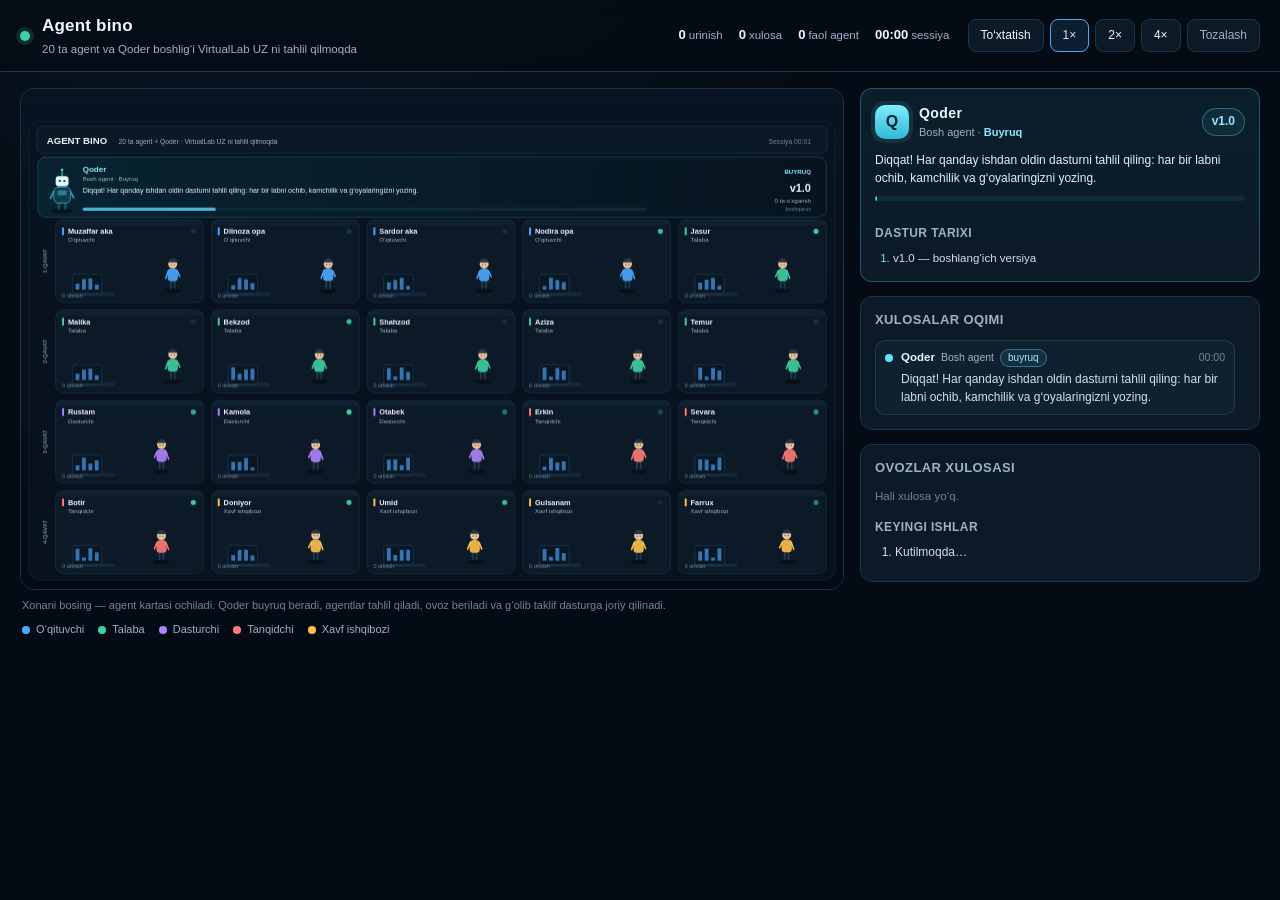
==== agent-building/index.html @ 206bd476 "Add agent-derived auto checks and heater safety alerts to classrooms - New "Avtomatik tekshiruv" car" ====
<!doctype html>
<html lang="uz">
<head>
<meta charset="utf-8">
<meta name="viewport" content="width=device-width,initial-scale=1">
<meta name="color-scheme" content="dark">
<title>Agent bino — VirtualLab ustaxonasi</title>
<link rel="stylesheet" href="style.css">
</head>
<body>
<header class="top">
  <div class="brand">
    <span class="live-dot" aria-hidden="true"></span>
    <div>
      <h1>Agent bino</h1>
      <p>20 ta agent va Qoder boshlig‘i VirtualLab UZ ni tahlil qilmoqda</p>
    </div>
  </div>
  <div class="stats" id="stats"></div>
  <div class="controls">
    <button type="button" id="pause">To‘xtatish</button>
    <button type="button" class="speed active" data-speed="1">1×</button>
    <button type="button" class="speed" data-speed="2">2×</button>
    <button type="button" class="speed" data-speed="4">4×</button>
    <button type="button" id="clear">Tozalash</button>
  </div>
</header>

<main>
  <section class="stage">
    <canvas id="town" aria-label="20 ta agent ishlayotgan bino"></canvas>
    <p class="hint">Xonani bosing — agent kartasi ochiladi. Qoder buyruq beradi, agentlar tahlil qiladi, ovoz beriladi va g‘olib taklif dasturga joriy qilinadi.</p>
    <div class="legend">
      <span><i style="background:var(--blue)"></i>O‘qituvchi</span>
      <span><i style="background:var(--green)"></i>Talaba</span>
      <span><i style="background:var(--purple)"></i>Dasturchi</span>
      <span><i style="background:var(--red)"></i>Tanqidchi</span>
      <span><i style="background:var(--amber)"></i>Xavf ishqibozi</span>
    </div>
  </section>

  <aside class="side">
    <div class="card boss-card" id="boss-card">
      <div class="boss-head">
        <span class="boss-avatar" aria-hidden="true">Q</span>
        <div class="boss-who">
          <h2>Qoder</h2>
          <p>Bosh agent · <b id="boss-phase">Buyruq</b></p>
        </div>
        <span class="boss-ver" id="boss-ver">v1.0</span>
      </div>
      <p class="boss-order" id="boss-order"></p>
      <div class="boss-progress"><i id="boss-bar"></i></div>
      <div class="boss-vote" id="boss-vote" hidden></div>
      <h3>Dastur tarixi</h3>
      <ol class="boss-log" id="boss-log"></ol>
    </div>

    <div class="card agent-card" id="agent-card" hidden></div>

    <div class="card feed-card">
      <h2>Xulosalar oqimi</h2>
      <div class="feed" id="feed"></div>
    </div>

    <div class="card summary-card">
      <h2>Ovozlar xulosasi</h2>
      <div id="summary"></div>
      <h3>Keyingi ishlar</h3>
      <ol id="next"></ol>
    </div>
  </aside>
</main>

<script src="app.js"></script>
</body>
</html>
---- agent-building/style.css ----
:root{
  --bg:#050B14;
  --panel:#0C1926;
  --panel-2:#0A1522;
  --line:#1D3348;
  --text:#EEF6FF;
  --muted:#9DB2C6;
  --dim:#6F8499;
  --blue:#4DA8FF;
  --amber:#FFC24B;
  --green:#3FD0A3;
  --purple:#B084FF;
  --red:#FF7A7A;
}
*{box-sizing:border-box}
html,body{margin:0;padding:0}
body{
  background:radial-gradient(1200px 600px at 20% -10%,#0A1B2A 0%,var(--bg) 55%) fixed var(--bg);
  color:var(--text);
  font:14px/1.45 -apple-system,BlinkMacSystemFont,"Segoe UI",Arial,sans-serif;
  min-height:100vh;
}
.top{
  display:flex;align-items:center;gap:18px;flex-wrap:wrap;
  padding:14px 20px;border-bottom:1px solid var(--line);
  background:rgba(5,11,20,.82);backdrop-filter:blur(8px);
  position:sticky;top:0;z-index:5;
}
.brand{display:flex;align-items:center;gap:12px;min-width:280px}
.brand h1{margin:0;font-size:17px;letter-spacing:.2px}
.brand p{margin:2px 0 0;font-size:11.5px;color:var(--muted)}
.live-dot{
  width:10px;height:10px;border-radius:50%;background:var(--green);
  box-shadow:0 0 0 4px rgba(63,208,163,.16);
  animation:pulse 1.8s ease-in-out infinite;
}
@keyframes pulse{50%{box-shadow:0 0 0 8px rgba(63,208,163,.06)}}
.stats{display:flex;gap:16px;flex-wrap:wrap;margin-left:auto;font-size:11.5px;color:var(--muted)}
.stats b{color:var(--text);font-size:13px;margin-right:3px}
.controls{display:flex;gap:6px;flex-wrap:wrap}
.controls button{
  background:var(--panel);color:var(--text);border:1px solid var(--line);
  border-radius:8px;padding:7px 12px;font:inherit;font-size:12px;cursor:pointer;
}
.controls button:hover{border-color:#2c4a66}
.controls button.active{border-color:var(--blue);color:#cbe6ff;background:rgba(77,168,255,.12)}
.controls #clear{color:var(--muted)}
main{
  display:grid;grid-template-columns:minmax(0,1fr) 400px;
  gap:16px;padding:16px 20px 30px;max-width:1680px;margin:0 auto;
}
.stage{min-width:0}
canvas{
  width:100%;display:block;aspect-ratio:1280/780;
  border-radius:14px;border:1px solid var(--line);
  background:var(--panel-2);cursor:default;
}
.hint{margin:8px 2px 0;font-size:11px;color:var(--dim)}
.legend{display:flex;flex-wrap:wrap;gap:14px;margin:8px 2px 0;font-size:11px;color:var(--muted)}
.legend span{display:inline-flex;align-items:center;gap:6px}
.legend i{width:8px;height:8px;border-radius:50%;display:inline-block}
.side{display:flex;flex-direction:column;gap:14px;min-width:0}
.card{
  background:var(--panel);border:1px solid var(--line);border-radius:12px;
  padding:14px;
}
.card h2{margin:0 0 10px;font-size:13px;letter-spacing:.4px;text-transform:uppercase;color:var(--muted)}
.card h3{margin:14px 0 8px;font-size:12px;letter-spacing:.4px;text-transform:uppercase;color:var(--muted)}
.feed{max-height:360px;overflow:auto;display:flex;flex-direction:column;gap:10px;padding-right:10px}
.feed-item{display:flex;gap:8px;align-items:flex-start;border-bottom:1px dashed rgba(29,51,72,.7);padding-bottom:9px}
.feed-item:last-child{border-bottom:0;padding-bottom:0}
.fdot{width:8px;height:8px;border-radius:50%;margin-top:5px;flex:0 0 8px}
.fmeta{display:flex;flex-wrap:wrap;gap:6px;align-items:baseline;font-size:10.5px;color:var(--dim)}
.fmeta b{color:var(--text);font-size:11.5px}
.fmeta .role{color:var(--muted)}
.fmeta time{margin-left:auto;font-variant-numeric:tabular-nums}
.feed-item p{margin:3px 0 0;font-size:12px;line-height:1.5;color:#CFE0EE}
.chip{
  display:inline-block;padding:1px 7px;border-radius:999px;font-size:10px;
  border:1px solid rgba(77,168,255,.3);color:#bcd9f2;background:rgba(77,168,255,.08);
}
.chip.praise{border-color:rgba(63,208,163,.35);color:#a8ecd6;background:rgba(63,208,163,.08)}
.chip.excite{border-color:rgba(255,194,75,.4);color:#ffe0a0;background:rgba(255,194,75,.1)}
.sum-row{display:flex;align-items:center;gap:8px;margin:7px 0;font-size:11.5px}
.sum-name{flex:0 0 118px;color:var(--muted);white-space:nowrap;overflow:hidden;text-overflow:ellipsis}
.sum-bar{flex:1;height:7px;border-radius:99px;background:#12293C;overflow:hidden}
.sum-bar i{display:block;height:100%;border-radius:99px;background:linear-gradient(90deg,#2e7cc0,var(--blue))}
.sum-row b{flex:0 0 24px;text-align:right;font-size:11px;color:var(--text)}
#next{margin:0;padding-left:20px;font-size:12px;color:#CFE0EE}
#next li{margin:6px 0}
#next li span{color:var(--dim);font-size:11px}
.agent-card h2{color:var(--text);text-transform:none;font-size:15px;margin:0}
.agent-head{display:flex;align-items:flex-start;gap:10px}
.agent-head .who{flex:1}
.agent-role{font-size:11px;color:var(--muted)}
.agent-meta{display:flex;gap:14px;margin:10px 0 4px;font-size:11px;color:var(--muted);flex-wrap:wrap}
.agent-meta b{color:var(--text)}
.agent-thought{margin:8px 0 2px;padding:8px 10px;border-left:2px solid var(--purple);background:rgba(176,132,255,.07);border-radius:0 8px 8px 0;font-size:11.5px;color:#DCCBFF}
.agent-notes{display:flex;flex-direction:column;gap:7px;margin-top:8px;max-height:190px;overflow:auto}
.agent-notes p{margin:0;font-size:11.5px;color:#CFE0EE;line-height:1.45}
.x{
  background:none;border:1px solid var(--line);color:var(--muted);
  border-radius:8px;width:26px;height:26px;line-height:1;cursor:pointer;font-size:15px;
}
.x:hover{color:var(--text);border-color:#2c4a66}
.empty{font-size:11.5px;color:var(--dim);margin:4px 0}
@media (max-width:1080px){
  main{grid-template-columns:1fr}
  .feed{max-height:280px}
}
.boss-card{
  border-color:rgba(95,225,255,.3);
  background:linear-gradient(180deg,rgba(10,32,44,.96),var(--panel));
}
.boss-head{display:flex;align-items:center;gap:10px}
.boss-avatar{
  width:34px;height:34px;border-radius:10px;display:grid;place-items:center;
  font-weight:700;font-size:16px;color:#04222b;
  background:linear-gradient(180deg,#7eecff,#31b7d8);
  box-shadow:0 0 0 4px rgba(95,225,255,.1);
}
.boss-who{flex:1;min-width:0}
.boss-who h2{margin:0;font-size:14px;text-transform:none;color:var(--text)}
.boss-who p{margin:1px 0 0;font-size:11px;color:var(--muted)}
.boss-who b{color:#8fe9ff;font-weight:600}
.boss-ver{
  font-size:12px;font-weight:700;color:#8fe9ff;border:1px solid rgba(95,225,255,.35);
  padding:4px 9px;border-radius:999px;background:rgba(95,225,255,.07);font-variant-numeric:tabular-nums;
}
.boss-order{margin:10px 0 8px;font-size:12px;line-height:1.55;color:#D8F3FF;min-height:37px}
.boss-progress{height:5px;border-radius:99px;background:#0F2A3A;overflow:hidden}
.boss-progress i{display:block;height:100%;width:0;background:linear-gradient(90deg,#2e9fbd,#5FE1FF);transition:width .2s linear}
.boss-vote{margin-top:10px;display:flex;flex-direction:column;gap:9px}
.bv-row{display:grid;grid-template-columns:1fr auto;gap:3px 8px;font-size:11px}
.bv-name{color:#CFE9F6}
.bv-nums{font-variant-numeric:tabular-nums;color:var(--muted);font-size:10.5px}
.bv-bar{grid-column:1/-1;display:block;height:5px;border-radius:99px;background:#2a1620;overflow:hidden}
.bv-bar i{display:block;height:100%;border-radius:99px;background:linear-gradient(90deg,#3FD0A3,#7ae7c0);transition:width .25s linear}
.boss-log{margin:0;padding-left:18px;font-size:11.5px;color:#CFE0EE;display:flex;flex-direction:column;gap:5px}
.boss-log li::marker{color:#5FE1FF}
.feed-item.boss-item{background:rgba(95,225,255,.045);border:1px solid rgba(95,225,255,.14);border-radius:10px;padding:8px 9px}
.chip.boss{border-color:rgba(95,225,255,.4);color:#9feaff;background:rgba(95,225,255,.08)}
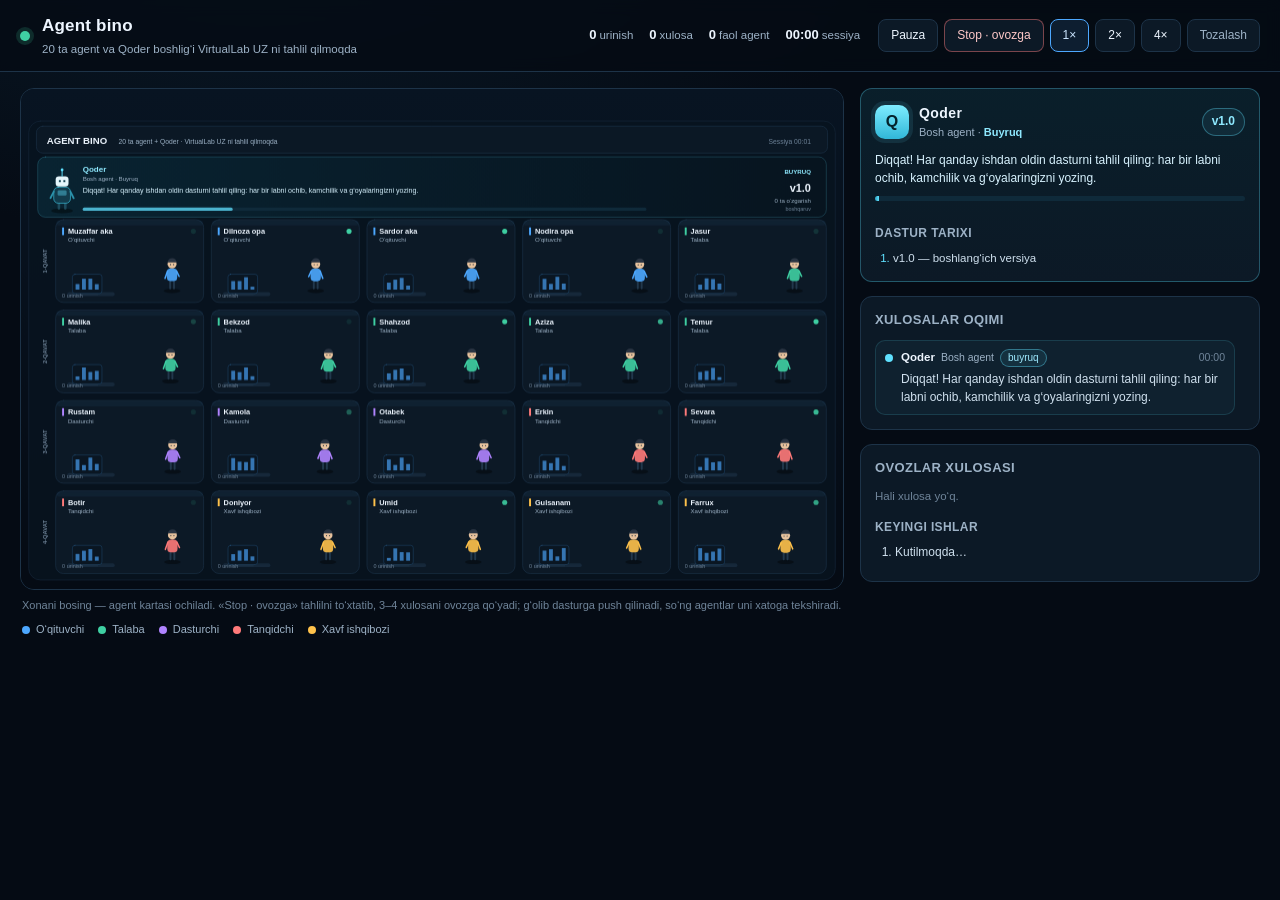
==== commit eb00ecc2: "Add stop-to-vote and post-push verification to the agent workshop - New "Stop · ovozga" button freez" ====
--- a/agent-building/index.html
+++ b/agent-building/index.html
@@ -5,7 +5,7 @@
 <meta name="viewport" content="width=device-width,initial-scale=1">
 <meta name="color-scheme" content="dark">
 <title>Agent bino — VirtualLab ustaxonasi</title>
-<link rel="stylesheet" href="style.css">
+<link rel="stylesheet" href="style.css?v=20261120">
 </head>
 <body>
 <header class="top">
@@ -18,7 +18,8 @@
   </div>
   <div class="stats" id="stats"></div>
   <div class="controls">
-    <button type="button" id="pause">To‘xtatish</button>
+    <button type="button" id="pause">Pauza</button>
+    <button type="button" id="stop-vote">Stop · ovozga</button>
     <button type="button" class="speed active" data-speed="1">1×</button>
     <button type="button" class="speed" data-speed="2">2×</button>
     <button type="button" class="speed" data-speed="4">4×</button>
@@ -29,7 +30,7 @@
 <main>
   <section class="stage">
     <canvas id="town" aria-label="20 ta agent ishlayotgan bino"></canvas>
-    <p class="hint">Xonani bosing — agent kartasi ochiladi. Qoder buyruq beradi, agentlar tahlil qiladi, ovoz beriladi va g‘olib taklif dasturga joriy qilinadi.</p>
+    <p class="hint">Xonani bosing — agent kartasi ochiladi. «Stop · ovozga» tahlilni to‘xtatib, 3–4 xulosani ovozga qo‘yadi; g‘olib dasturga push qilinadi, so‘ng agentlar uni xatoga tekshiradi.</p>
     <div class="legend">
       <span><i style="background:var(--blue)"></i>O‘qituvchi</span>
       <span><i style="background:var(--green)"></i>Talaba</span>
@@ -72,6 +73,6 @@
   </aside>
 </main>
 
-<script src="app.js"></script>
+<script src="app.js?v=20261120"></script>
 </body>
 </html>
--- a/agent-building/style.css
+++ b/agent-building/style.css
@@ -45,6 +45,12 @@
 .controls button:hover{border-color:#2c4a66}
 .controls button.active{border-color:var(--blue);color:#cbe6ff;background:rgba(77,168,255,.12)}
 .controls #clear{color:var(--muted)}
+.controls #stop-vote{color:#ffc9c9;border-color:rgba(255,122,122,.45)}
+.controls #stop-vote:hover{border-color:rgba(255,122,122,.85)}
+.controls #stop-vote.active{
+  background:rgba(255,122,122,.16);border-color:var(--red);color:#ffdada;
+  box-shadow:0 0 0 3px rgba(255,122,122,.12);
+}
 main{
   display:grid;grid-template-columns:minmax(0,1fr) 400px;
   gap:16px;padding:16px 20px 30px;max-width:1680px;margin:0 auto;
@@ -140,3 +146,5 @@
 .boss-log li::marker{color:#5FE1FF}
 .feed-item.boss-item{background:rgba(95,225,255,.045);border:1px solid rgba(95,225,255,.14);border-radius:10px;padding:8px 9px}
 .chip.boss{border-color:rgba(95,225,255,.4);color:#9feaff;background:rgba(95,225,255,.08)}
+.chip.check{border-color:rgba(63,208,163,.35);color:#a8ecd6;background:rgba(63,208,163,.08)}
+.chip.err{border-color:rgba(255,122,122,.45);color:#ffc2c2;background:rgba(255,122,122,.1)}
